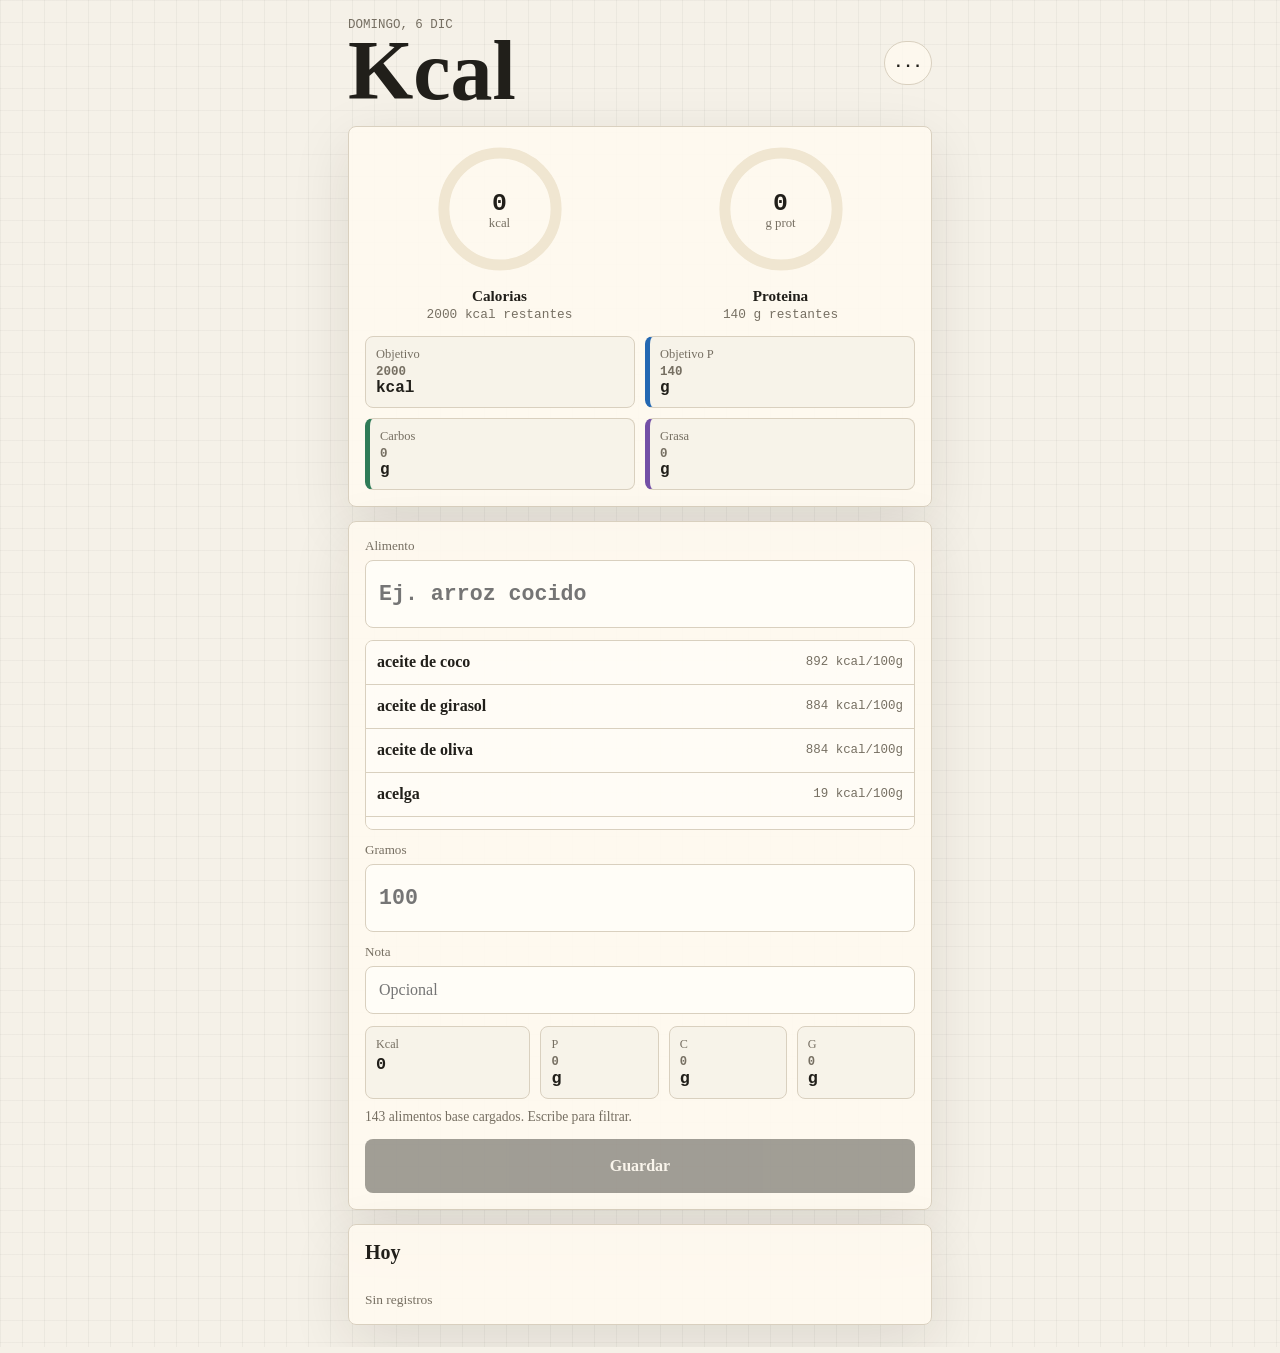
==== web/index.html @ 968d03df "Build calorie tracker PWA" ====
<!doctype html>
<html lang="es">
  <head>
    <meta charset="utf-8">
    <meta name="viewport" content="width=device-width, initial-scale=1, viewport-fit=cover">
    <meta name="theme-color" content="#f5f1e8">
    <meta name="apple-mobile-web-app-capable" content="yes">
    <meta name="apple-mobile-web-app-status-bar-style" content="default">
    <meta name="apple-mobile-web-app-title" content="Kcal">
    <title>Kcal</title>
    <link rel="manifest" href="./manifest.webmanifest">
    <link rel="apple-touch-icon" href="./assets/icon.svg">
    <link rel="icon" href="./assets/icon.svg" type="image/svg+xml">
    <link rel="stylesheet" href="./styles.css">
  </head>
  <body>
    <main class="app-shell">
      <header class="topbar">
        <div>
          <p class="eyebrow" id="todayLabel">Hoy</p>
          <h1>Kcal</h1>
        </div>
        <button class="icon-button" id="settingsButton" type="button" aria-label="Ajustes">
          <span aria-hidden="true">...</span>
        </button>
      </header>

      <section class="summary" aria-label="Resumen diario">
        <div class="dial-row">
          <div class="dial-block">
            <div class="dial" aria-hidden="true">
              <svg viewBox="0 0 120 120" role="img">
                <circle class="dial-track" cx="60" cy="60" r="51"></circle>
                <circle class="dial-progress" id="goalRing" cx="60" cy="60" r="51"></circle>
              </svg>
              <div class="dial-copy">
                <strong id="totalCalories">0</strong>
                <span>kcal</span>
              </div>
            </div>
            <div class="dial-meta">
              <strong>Calorias</strong>
              <span id="remainingCalories">2000 kcal restantes</span>
            </div>
          </div>

          <div class="dial-block">
            <div class="dial" aria-hidden="true">
              <svg viewBox="0 0 120 120" role="img">
                <circle class="dial-track" cx="60" cy="60" r="51"></circle>
                <circle class="dial-progress protein-ring" id="proteinRing" cx="60" cy="60" r="51"></circle>
              </svg>
              <div class="dial-copy">
                <strong id="totalProtein">0</strong>
                <span>g prot</span>
              </div>
            </div>
            <div class="dial-meta">
              <strong>Proteina</strong>
              <span id="remainingProtein">140 g restantes</span>
            </div>
          </div>
        </div>

        <div class="summary-grid">
          <div class="metric">
            <span>Objetivo</span>
            <strong><span id="goalCalories">2000</span> kcal</strong>
          </div>
          <div class="metric macro protein">
            <span>Objetivo P</span>
            <strong><span id="goalProtein">140</span> g</strong>
          </div>
          <div class="metric macro carbs">
            <span>Carbos</span>
            <strong><span id="totalCarbs">0</span> g</strong>
          </div>
          <div class="metric macro fat">
            <span>Grasa</span>
            <strong><span id="totalFat">0</span> g</strong>
          </div>
        </div>
      </section>

      <section class="entry-panel" aria-label="Nuevo registro">
        <form id="entryForm" autocomplete="off">
          <label class="field food-field">
            <span>Alimento</span>
            <input id="foodInput" name="food" placeholder="Ej. arroz cocido" required>
          </label>

          <div class="food-suggestions" id="foodSuggestions" aria-label="Alimentos disponibles"></div>

          <label class="field grams-field">
            <span>Gramos</span>
            <input id="gramsInput" name="grams" inputmode="decimal" placeholder="100" required>
          </label>

          <label class="field">
            <span>Nota</span>
            <input id="noteInput" name="note" placeholder="Opcional">
          </label>

          <div class="calculation-preview" id="calculationPreview" aria-live="polite">
            <div>
              <span>Kcal</span>
              <strong id="previewCalories">0</strong>
            </div>
            <div>
              <span>P</span>
              <strong><span id="previewProtein">0</span> g</strong>
            </div>
            <div>
              <span>C</span>
              <strong><span id="previewCarbs">0</span> g</strong>
            </div>
            <div>
              <span>G</span>
              <strong><span id="previewFat">0</span> g</strong>
            </div>
          </div>

          <p class="form-hint" id="foodHint">Base local en espanol cargada. Escribe para filtrar.</p>

          <button class="primary-action" id="saveEntryButton" type="submit">Guardar</button>
        </form>
      </section>

      <section class="history-section" aria-label="Registros de hoy">
        <div class="section-head">
          <h2>Hoy</h2>
          <button class="text-button danger" id="clearDayButton" type="button">Borrar dia</button>
        </div>
        <ol class="entry-list" id="entryList"></ol>
        <p class="empty-state" id="emptyState">Sin registros</p>
      </section>
    </main>

    <dialog class="settings-dialog" id="settingsDialog">
      <form method="dialog" class="settings-card">
        <div class="section-head">
          <h2>Ajustes</h2>
          <button class="icon-button" type="submit" aria-label="Cerrar">x</button>
        </div>
        <label class="field">
          <span>Objetivo diario de kcal</span>
          <input id="goalInput" inputmode="decimal">
        </label>
        <label class="field">
          <span>Objetivo diario de proteina</span>
          <input id="proteinGoalInput" inputmode="decimal">
        </label>
        <button class="primary-action" id="saveSettingsButton" type="button">Guardar ajustes</button>
      </form>
    </dialog>

    <script src="./data/foods-base-es.js"></script>
    <script src="./app.js" type="module"></script>
  </body>
</html>
---- web/styles.css ----
:root {
  color-scheme: light;
  --paper: #f5f1e8;
  --ink: #211f1a;
  --muted: #766f62;
  --line: #d9d0bf;
  --panel: #fffaf0;
  --panel-strong: #f0e6d1;
  --orange: #d76624;
  --blue: #2468b2;
  --green: #2f7b57;
  --red: #b13d35;
  --purple: #7450a6;
  --shadow: 0 18px 60px rgba(35, 27, 18, 0.11);
}

* {
  box-sizing: border-box;
}

html {
  min-height: 100%;
  background:
    linear-gradient(90deg, rgba(33, 31, 26, 0.045) 1px, transparent 1px) 0 0 / 22px 22px,
    linear-gradient(rgba(33, 31, 26, 0.035) 1px, transparent 1px) 0 0 / 22px 22px,
    var(--paper);
}

body {
  min-height: 100%;
  margin: 0;
  color: var(--ink);
  font-family: ui-serif, Georgia, "Times New Roman", serif;
  letter-spacing: 0;
}

button,
input {
  font: inherit;
}

button {
  cursor: pointer;
}

.app-shell {
  width: min(100%, 620px);
  min-height: 100svh;
  margin: 0 auto;
  padding: max(18px, env(safe-area-inset-top)) 18px max(22px, env(safe-area-inset-bottom));
}

.topbar,
.section-head {
  display: flex;
  align-items: center;
  justify-content: space-between;
  gap: 16px;
}

.topbar {
  margin-bottom: 18px;
}

.eyebrow {
  margin: 0 0 2px;
  color: var(--muted);
  font-family: ui-monospace, SFMono-Regular, Menlo, Consolas, monospace;
  font-size: 0.78rem;
  text-transform: uppercase;
}

h1,
h2 {
  margin: 0;
  font-weight: 800;
  letter-spacing: 0;
}

h1 {
  font-size: clamp(2.65rem, 17vw, 5.25rem);
  line-height: 0.88;
}

h2 {
  font-size: 1.25rem;
}

.icon-button,
.text-button,
.quick-row button {
  min-height: 44px;
  border: 1px solid var(--line);
  background: rgba(255, 250, 240, 0.78);
  color: var(--ink);
  border-radius: 999px;
}

.icon-button {
  width: 48px;
  display: grid;
  place-items: center;
  font-family: ui-monospace, SFMono-Regular, Menlo, Consolas, monospace;
  font-weight: 800;
}

.summary,
.entry-panel,
.history-section,
.settings-card {
  border: 1px solid var(--line);
  background: rgba(255, 250, 240, 0.9);
  box-shadow: var(--shadow);
}

.summary {
  display: grid;
  gap: 14px;
  align-items: center;
  padding: 16px;
  border-radius: 8px;
}

.dial-row {
  display: grid;
  grid-template-columns: 1fr 1fr;
  gap: 12px;
}

.dial-block {
  display: grid;
  justify-items: center;
  gap: 8px;
  min-width: 0;
}

.dial {
  position: relative;
  width: 132px;
  aspect-ratio: 1;
}

.dial svg {
  width: 100%;
  height: 100%;
  transform: rotate(-90deg);
}

.dial-track,
.dial-progress {
  fill: none;
  stroke-width: 10;
}

.dial-track {
  stroke: var(--panel-strong);
}

.dial-progress {
  stroke: var(--orange);
  stroke-linecap: round;
  stroke-dasharray: 320.44;
  stroke-dashoffset: 320.44;
  transition: stroke-dashoffset 260ms ease, stroke 260ms ease;
}

.protein-ring {
  stroke: var(--blue);
}

.dial-copy {
  position: absolute;
  inset: 0;
  display: grid;
  place-content: center;
  text-align: center;
}

.dial-copy strong {
  font-family: ui-monospace, SFMono-Regular, Menlo, Consolas, monospace;
  font-size: 1.55rem;
  line-height: 1;
}

.dial-copy span {
  color: var(--muted);
  font-size: 0.8rem;
}

.dial-meta {
  display: grid;
  gap: 2px;
  text-align: center;
}

.dial-meta strong {
  font-size: 0.95rem;
}

.dial-meta span {
  color: var(--muted);
  font-family: ui-monospace, SFMono-Regular, Menlo, Consolas, monospace;
  font-size: 0.8rem;
}

.summary-grid {
  display: grid;
  grid-template-columns: 1fr 1fr;
  gap: 10px;
}

.metric {
  min-width: 0;
  padding: 10px;
  border: 1px solid var(--line);
  border-radius: 8px;
  background: rgba(245, 241, 232, 0.72);
}

.metric span {
  display: block;
  color: var(--muted);
  font-size: 0.78rem;
}

.metric strong {
  display: block;
  margin-top: 3px;
  font-family: ui-monospace, SFMono-Regular, Menlo, Consolas, monospace;
  font-size: 1rem;
  white-space: nowrap;
}

.metric.macro {
  border-left-width: 5px;
}

.protein {
  border-left-color: var(--blue);
}

.carbs {
  border-left-color: var(--green);
}

.fat {
  border-left-color: var(--purple);
}

.entry-panel,
.history-section {
  margin-top: 14px;
  padding: 16px;
  border-radius: 8px;
}

#entryForm {
  display: grid;
  gap: 12px;
}

.field {
  display: grid;
  gap: 6px;
}

.field span {
  color: var(--muted);
  font-size: 0.82rem;
}

.field input {
  width: 100%;
  min-height: 48px;
  border: 1px solid var(--line);
  border-radius: 8px;
  background: #fffdf7;
  color: var(--ink);
  padding: 0 13px;
  outline: none;
}

.field input:focus {
  border-color: var(--orange);
  box-shadow: 0 0 0 4px rgba(215, 102, 36, 0.15);
}

.food-field input,
.grams-field input {
  min-height: 68px;
  font-family: ui-monospace, SFMono-Regular, Menlo, Consolas, monospace;
  font-size: 1.35rem;
  font-weight: 800;
}

.food-suggestions {
  display: grid;
  max-height: 190px;
  overflow: auto;
  border: 1px solid var(--line);
  border-radius: 8px;
  background: rgba(255, 253, 247, 0.86);
}

.food-suggestion {
  display: grid;
  grid-template-columns: 1fr auto;
  gap: 10px;
  align-items: center;
  min-height: 44px;
  border: 0;
  border-bottom: 1px solid var(--line);
  background: transparent;
  color: var(--ink);
  padding: 9px 11px;
  text-align: left;
}

.food-suggestion:last-child {
  border-bottom: 0;
}

.food-suggestion strong {
  overflow: hidden;
  text-overflow: ellipsis;
  white-space: nowrap;
}

.food-suggestion span {
  color: var(--muted);
  font-family: ui-monospace, SFMono-Regular, Menlo, Consolas, monospace;
  font-size: 0.78rem;
  white-space: nowrap;
}

.calculation-preview {
  display: grid;
  grid-template-columns: 1.4fr repeat(3, 1fr);
  gap: 10px;
}

.calculation-preview div {
  min-width: 0;
  padding: 10px;
  border: 1px solid var(--line);
  border-radius: 8px;
  background: rgba(245, 241, 232, 0.72);
}

.calculation-preview span {
  display: block;
  color: var(--muted);
  font-size: 0.76rem;
}

.calculation-preview strong {
  display: block;
  margin-top: 3px;
  font-family: ui-monospace, SFMono-Regular, Menlo, Consolas, monospace;
  font-size: 1.05rem;
  white-space: nowrap;
}

.form-hint {
  min-height: 1.1rem;
  margin: -2px 0 0;
  color: var(--muted);
  font-size: 0.85rem;
}

.primary-action:active,
.icon-button:active,
.text-button:active {
  transform: translateY(1px);
}

.primary-action {
  width: 100%;
  min-height: 54px;
  border: 0;
  border-radius: 8px;
  background: var(--ink);
  color: var(--paper);
  font-weight: 800;
}

.secondary-action {
  width: 100%;
  min-height: 48px;
  border: 1px solid var(--ink);
  border-radius: 8px;
  background: transparent;
  color: var(--ink);
  font-weight: 800;
}

.secondary-action:disabled {
  cursor: wait;
  opacity: 0.56;
}

.primary-action:disabled {
  cursor: not-allowed;
  opacity: 0.42;
}

.text-button {
  padding: 0 12px;
}

.danger {
  color: var(--red);
}

.entry-list {
  display: grid;
  gap: 8px;
  margin: 14px 0 0;
  padding: 0;
  list-style: none;
}

.entry-item {
  display: grid;
  grid-template-columns: 1fr auto 40px;
  gap: 10px;
  align-items: center;
  min-height: 58px;
  padding: 9px 0;
  border-bottom: 1px solid var(--line);
}

.entry-main {
  min-width: 0;
}

.entry-note {
  overflow: hidden;
  text-overflow: ellipsis;
  white-space: nowrap;
  font-weight: 800;
}

.entry-time,
.entry-macros,
.empty-state {
  color: var(--muted);
  font-size: 0.84rem;
}

.entry-kcal {
  text-align: right;
  font-family: ui-monospace, SFMono-Regular, Menlo, Consolas, monospace;
  font-weight: 800;
}

.delete-button {
  width: 36px;
  height: 36px;
  border: 1px solid var(--line);
  border-radius: 999px;
  background: transparent;
  color: var(--red);
}

.empty-state {
  margin: 14px 0 0;
}

.empty-state[hidden],
.text-button[hidden] {
  display: none;
}

.settings-dialog {
  width: min(calc(100% - 28px), 420px);
  border: 0;
  padding: 0;
  background: transparent;
}

.settings-dialog::backdrop {
  background: rgba(33, 31, 26, 0.38);
}

.settings-card {
  display: grid;
  gap: 16px;
  padding: 16px;
  border-radius: 8px;
}

@media (max-width: 470px) {
  .app-shell {
    padding-inline: 12px;
  }

  .summary {
    grid-template-columns: 1fr;
  }

  .dial-row {
    grid-template-columns: 1fr 1fr;
  }

  .dial {
    width: min(132px, 38vw);
  }

  .summary-grid {
    grid-template-columns: 1fr;
  }

  .calculation-preview {
    grid-template-columns: 1fr;
  }
}
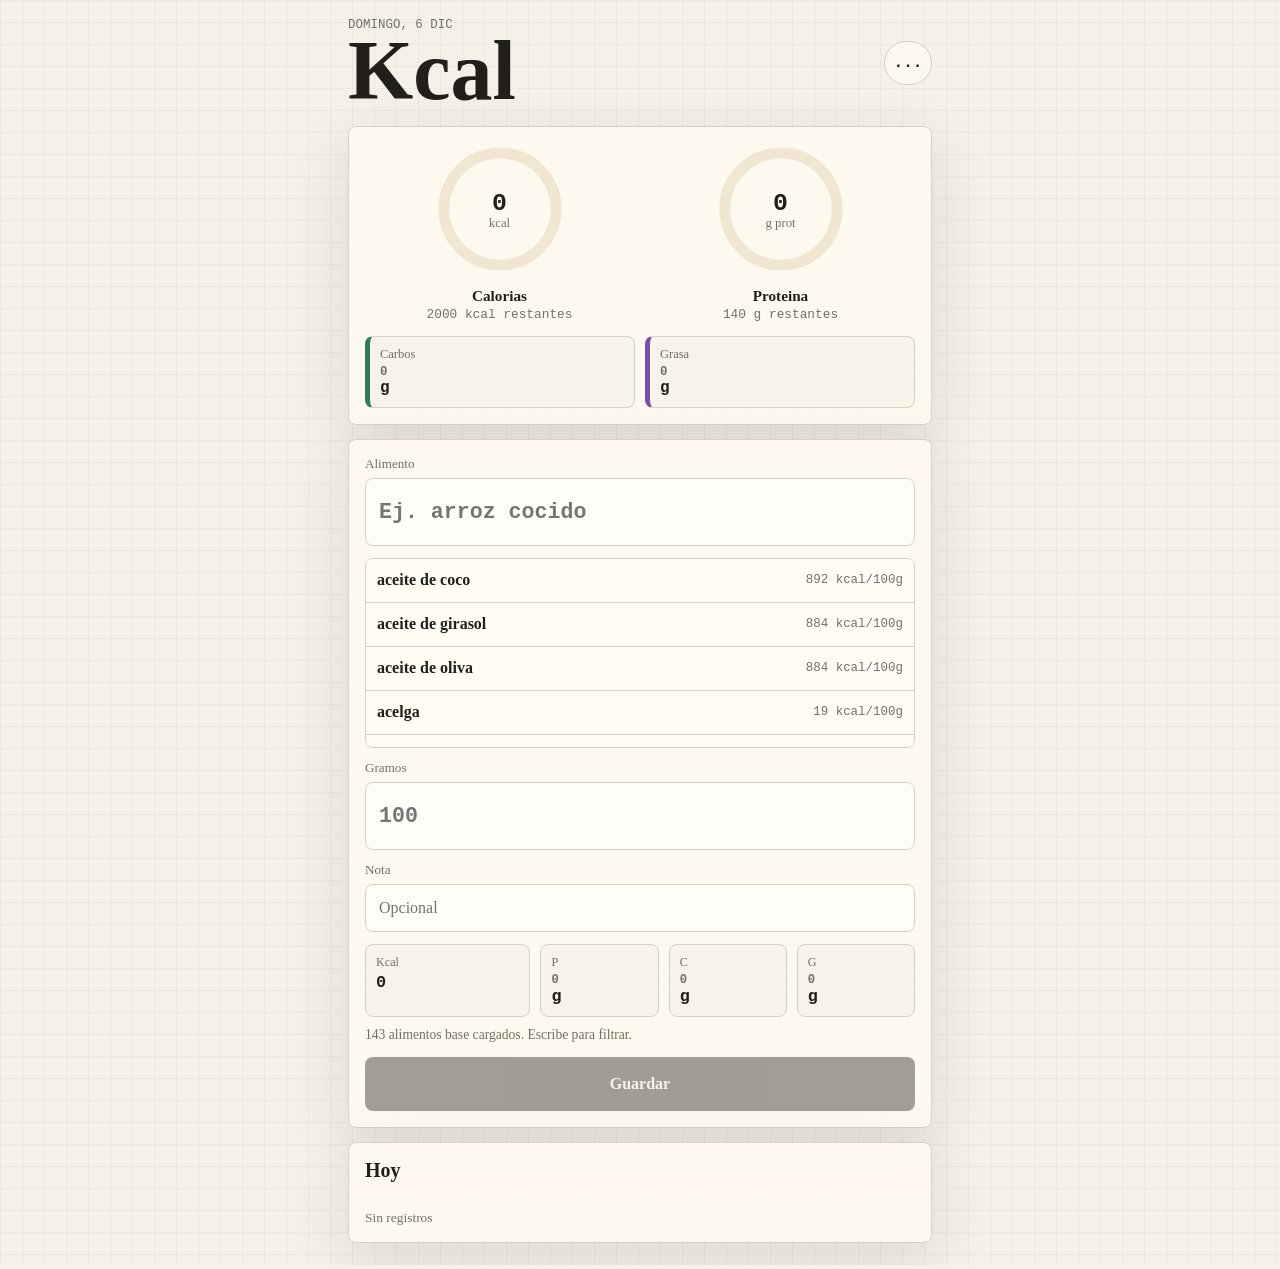
==== commit 42d45277: "Hide goal cards from dashboard" ====
--- a/web/index.html
+++ b/web/index.html
@@ -63,14 +63,6 @@
         </div>
 
         <div class="summary-grid">
-          <div class="metric">
-            <span>Objetivo</span>
-            <strong><span id="goalCalories">2000</span> kcal</strong>
-          </div>
-          <div class="metric macro protein">
-            <span>Objetivo P</span>
-            <strong><span id="goalProtein">140</span> g</strong>
-          </div>
           <div class="metric macro carbs">
             <span>Carbos</span>
             <strong><span id="totalCarbs">0</span> g</strong>
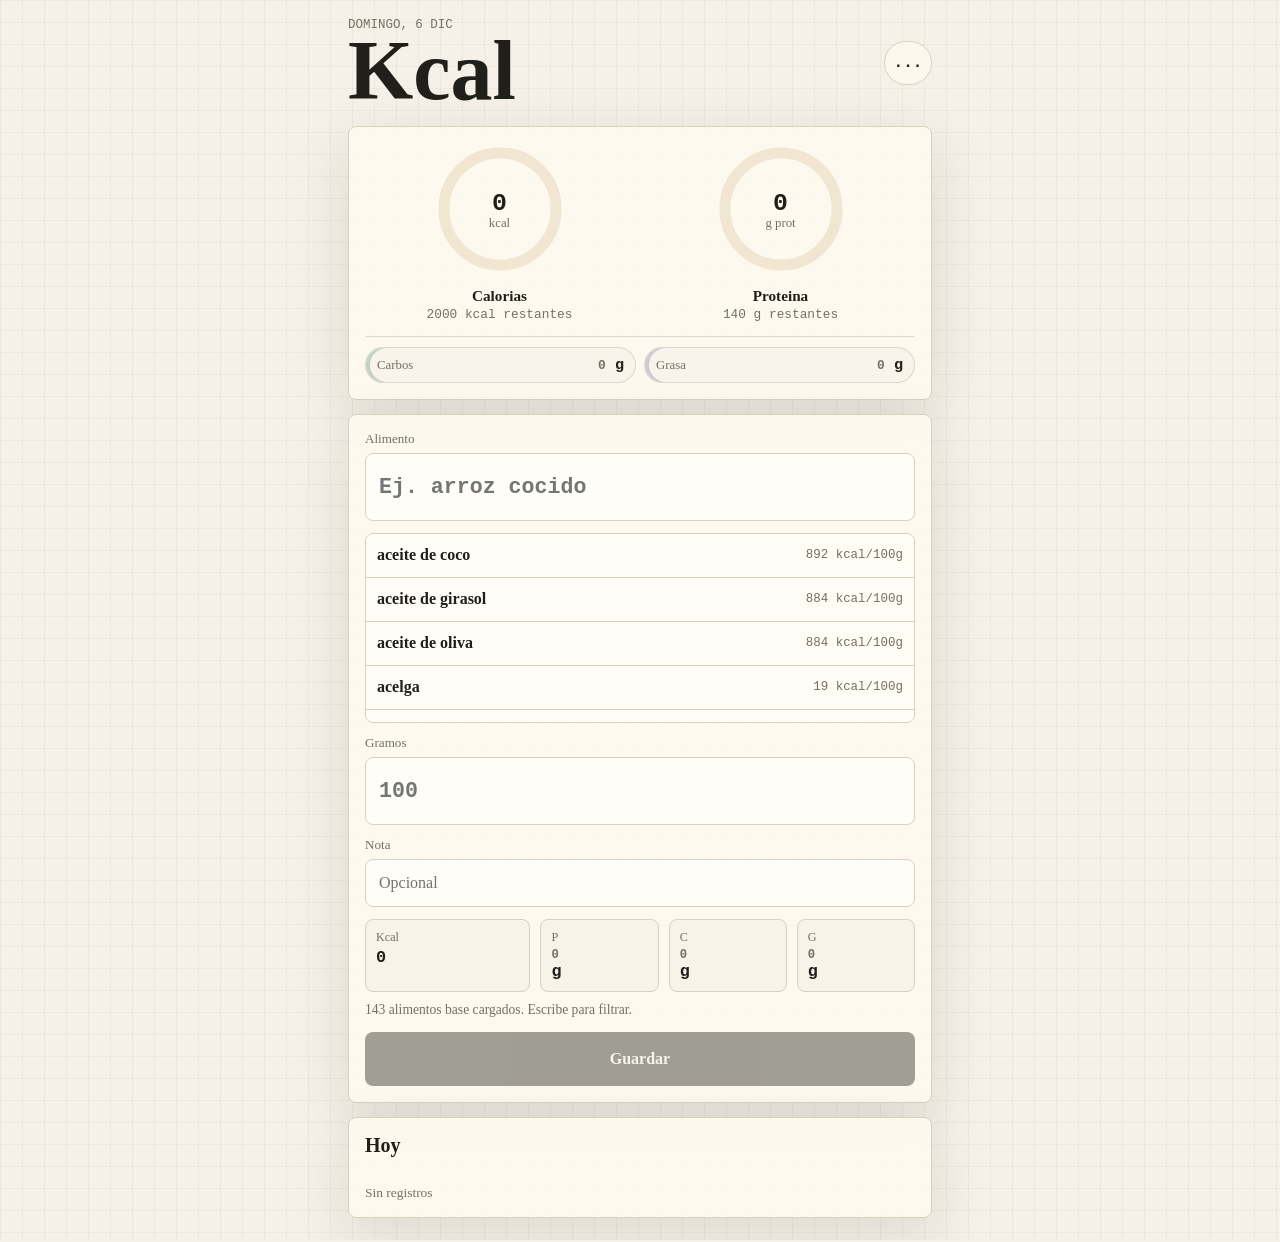
==== commit 8b181bf6: "Compact secondary macro summary" ====
--- a/web/index.html
+++ b/web/index.html
@@ -62,12 +62,12 @@
           </div>
         </div>
 
-        <div class="summary-grid">
-          <div class="metric macro carbs">
+        <div class="macro-strip" aria-label="Resumen de carbohidratos y grasa">
+          <div class="macro-chip carbs-chip">
             <span>Carbos</span>
             <strong><span id="totalCarbs">0</span> g</strong>
           </div>
-          <div class="metric macro fat">
+          <div class="macro-chip fat-chip">
             <span>Grasa</span>
             <strong><span id="totalFat">0</span> g</strong>
           </div>
--- a/web/styles.css
+++ b/web/styles.css
@@ -203,48 +203,44 @@
   font-size: 0.8rem;
 }
 
-.summary-grid {
+.macro-strip {
   display: grid;
   grid-template-columns: 1fr 1fr;
-  gap: 10px;
-}
-
-.metric {
+  gap: 8px;
+  border-top: 1px solid rgba(217, 208, 191, 0.72);
+  padding-top: 10px;
+}
+
+.macro-chip {
+  display: flex;
+  align-items: baseline;
+  justify-content: space-between;
+  gap: 8px;
   min-width: 0;
-  padding: 10px;
-  border: 1px solid var(--line);
-  border-radius: 8px;
-  background: rgba(245, 241, 232, 0.72);
-}
-
-.metric span {
-  display: block;
-  color: var(--muted);
-  font-size: 0.78rem;
-}
-
-.metric strong {
-  display: block;
-  margin-top: 3px;
-  font-family: ui-monospace, SFMono-Regular, Menlo, Consolas, monospace;
-  font-size: 1rem;
+  border: 1px solid rgba(217, 208, 191, 0.82);
+  border-radius: 999px;
+  background: rgba(245, 241, 232, 0.62);
+  padding: 8px 11px;
+}
+
+.macro-chip span {
+  color: var(--muted);
+  font-size: 0.8rem;
+}
+
+.macro-chip strong {
+  color: var(--ink);
+  font-family: ui-monospace, SFMono-Regular, Menlo, Consolas, monospace;
+  font-size: 0.95rem;
   white-space: nowrap;
 }
 
-.metric.macro {
-  border-left-width: 5px;
-}
-
-.protein {
-  border-left-color: var(--blue);
-}
-
-.carbs {
-  border-left-color: var(--green);
-}
-
-.fat {
-  border-left-color: var(--purple);
+.carbs-chip {
+  box-shadow: inset 4px 0 0 rgba(47, 123, 87, 0.28);
+}
+
+.fat-chip {
+  box-shadow: inset 4px 0 0 rgba(116, 80, 166, 0.28);
 }
 
 .entry-panel,
@@ -507,10 +503,6 @@
     width: min(132px, 38vw);
   }
 
-  .summary-grid {
-    grid-template-columns: 1fr;
-  }
-
   .calculation-preview {
     grid-template-columns: 1fr;
   }
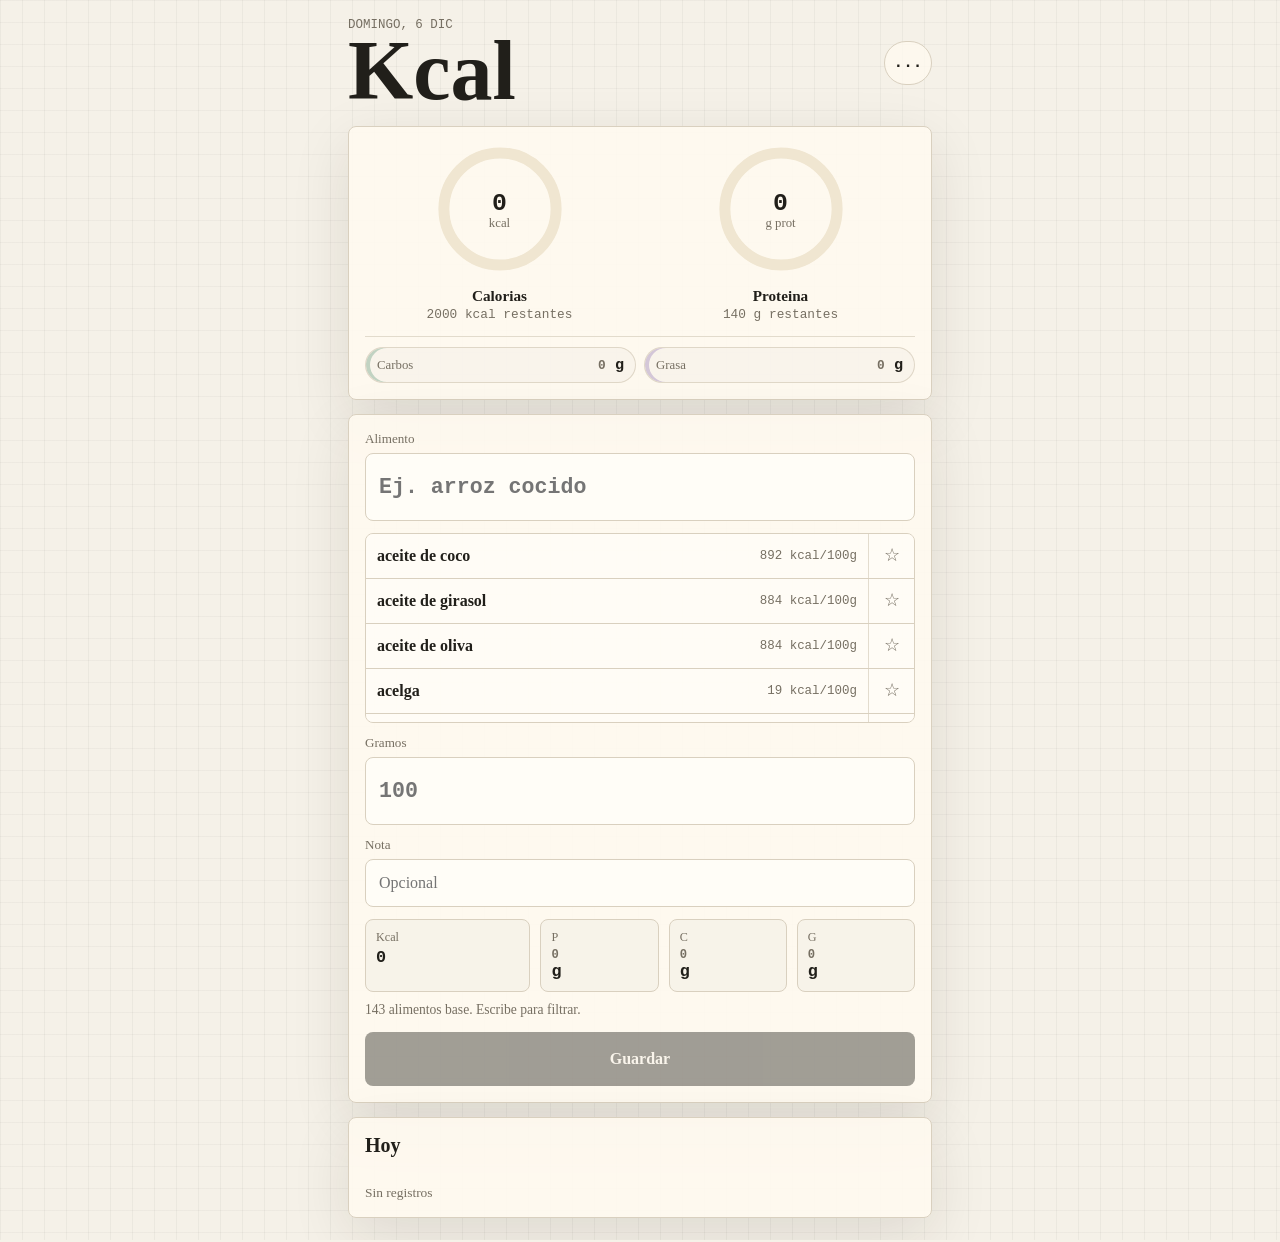
==== commit 94f8b792: "Add custom foods and favorites" ====
--- a/web/index.html
+++ b/web/index.html
@@ -81,6 +81,11 @@
             <input id="foodInput" name="food" placeholder="Ej. arroz cocido" required>
           </label>
 
+          <div class="favorite-foods" id="favoriteFoodsSection" aria-label="Alimentos favoritos">
+            <span>Favoritos</span>
+            <div class="favorite-list" id="favoriteFoods"></div>
+          </div>
+
           <div class="food-suggestions" id="foodSuggestions" aria-label="Alimentos disponibles"></div>
 
           <label class="field grams-field">
@@ -142,6 +147,38 @@
           <span>Objetivo diario de proteina</span>
           <input id="proteinGoalInput" inputmode="decimal">
         </label>
+
+        <div class="custom-foods-section">
+          <div>
+            <h3>Mis alimentos</h3>
+            <p>Anade valores por 100 g.</p>
+          </div>
+          <label class="field">
+            <span>Nombre</span>
+            <input id="customFoodNameInput" placeholder="Ej. crema de cacahuete">
+          </label>
+          <div class="custom-food-grid">
+            <label class="field">
+              <span>Kcal</span>
+              <input id="customFoodCaloriesInput" inputmode="decimal" placeholder="588">
+            </label>
+            <label class="field">
+              <span>Proteina</span>
+              <input id="customFoodProteinInput" inputmode="decimal" placeholder="25">
+            </label>
+            <label class="field">
+              <span>Carbos</span>
+              <input id="customFoodCarbsInput" inputmode="decimal" placeholder="20">
+            </label>
+            <label class="field">
+              <span>Grasa</span>
+              <input id="customFoodFatInput" inputmode="decimal" placeholder="50">
+            </label>
+          </div>
+          <button class="secondary-action" id="saveCustomFoodButton" type="button">Guardar alimento</button>
+          <div class="custom-food-list" id="customFoodList"></div>
+        </div>
+
         <button class="primary-action" id="saveSettingsButton" type="button">Guardar ajustes</button>
       </form>
     </dialog>
--- a/web/styles.css
+++ b/web/styles.css
@@ -298,6 +298,52 @@
   background: rgba(255, 253, 247, 0.86);
 }
 
+.favorite-foods {
+  display: grid;
+  gap: 7px;
+}
+
+.favorite-foods[hidden] {
+  display: none;
+}
+
+.favorite-foods > span {
+  color: var(--muted);
+  font-size: 0.82rem;
+}
+
+.favorite-list {
+  display: flex;
+  gap: 8px;
+  overflow-x: auto;
+  padding-bottom: 2px;
+}
+
+.favorite-food {
+  flex: 0 0 auto;
+  min-height: 38px;
+  max-width: 190px;
+  overflow: hidden;
+  border: 1px solid rgba(217, 208, 191, 0.95);
+  border-radius: 999px;
+  background: rgba(245, 241, 232, 0.78);
+  color: var(--ink);
+  padding: 0 12px;
+  text-overflow: ellipsis;
+  white-space: nowrap;
+}
+
+.food-suggestion-row {
+  display: grid;
+  grid-template-columns: 1fr 46px;
+  align-items: stretch;
+  border-bottom: 1px solid var(--line);
+}
+
+.food-suggestion-row:last-child {
+  border-bottom: 0;
+}
+
 .food-suggestion {
   display: grid;
   grid-template-columns: 1fr auto;
@@ -305,17 +351,12 @@
   align-items: center;
   min-height: 44px;
   border: 0;
-  border-bottom: 1px solid var(--line);
   background: transparent;
   color: var(--ink);
   padding: 9px 11px;
   text-align: left;
 }
 
-.food-suggestion:last-child {
-  border-bottom: 0;
-}
-
 .food-suggestion strong {
   overflow: hidden;
   text-overflow: ellipsis;
@@ -327,6 +368,19 @@
   font-family: ui-monospace, SFMono-Regular, Menlo, Consolas, monospace;
   font-size: 0.78rem;
   white-space: nowrap;
+}
+
+.favorite-toggle {
+  min-width: 46px;
+  border: 0;
+  border-left: 1px solid rgba(217, 208, 191, 0.72);
+  background: transparent;
+  color: var(--muted);
+  font-size: 1.1rem;
+}
+
+.favorite-toggle.is-active {
+  color: var(--orange);
 }
 
 .calculation-preview {
@@ -486,6 +540,70 @@
   border-radius: 8px;
 }
 
+.custom-foods-section {
+  display: grid;
+  gap: 12px;
+  border-top: 1px solid var(--line);
+  padding-top: 16px;
+}
+
+.custom-foods-section h3,
+.custom-foods-section p {
+  margin: 0;
+}
+
+.custom-foods-section h3 {
+  font-size: 1rem;
+}
+
+.custom-foods-section p,
+.custom-food-empty {
+  color: var(--muted);
+  font-size: 0.84rem;
+}
+
+.custom-food-grid {
+  display: grid;
+  grid-template-columns: repeat(4, 1fr);
+  gap: 8px;
+}
+
+.custom-food-list {
+  display: grid;
+  gap: 8px;
+}
+
+.custom-food-item {
+  display: grid;
+  grid-template-columns: 1fr 38px;
+  gap: 10px;
+  align-items: center;
+  min-width: 0;
+  border: 1px solid rgba(217, 208, 191, 0.82);
+  border-radius: 8px;
+  background: rgba(245, 241, 232, 0.58);
+  padding: 8px;
+}
+
+.custom-food-item div {
+  display: grid;
+  gap: 2px;
+  min-width: 0;
+}
+
+.custom-food-item strong,
+.custom-food-item span {
+  overflow: hidden;
+  text-overflow: ellipsis;
+  white-space: nowrap;
+}
+
+.custom-food-item span {
+  color: var(--muted);
+  font-family: ui-monospace, SFMono-Regular, Menlo, Consolas, monospace;
+  font-size: 0.78rem;
+}
+
 @media (max-width: 470px) {
   .app-shell {
     padding-inline: 12px;
@@ -506,4 +624,8 @@
   .calculation-preview {
     grid-template-columns: 1fr;
   }
-}
+
+  .custom-food-grid {
+    grid-template-columns: 1fr 1fr;
+  }
+}
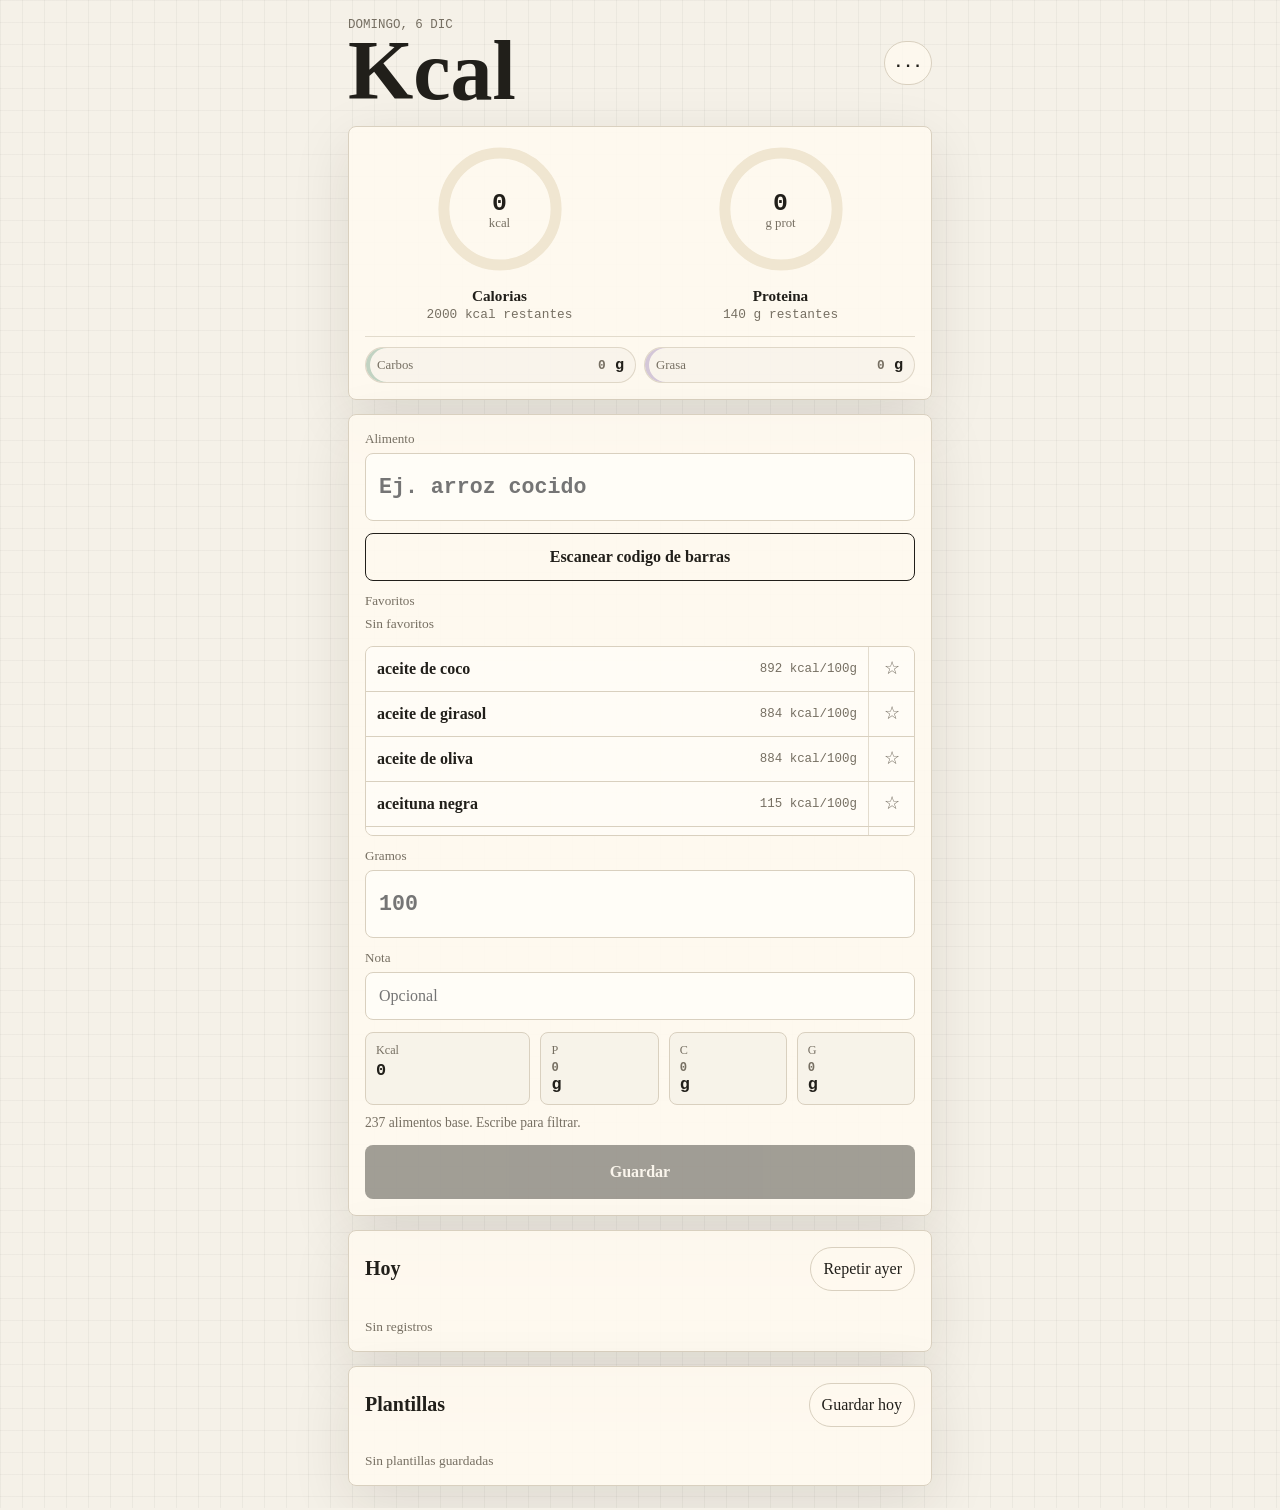
==== commit 6eb786f0: "Add streaks, meal templates, repeat-yesterday and barcode scan; expand food base to 237 items Streak" ====
--- a/web/index.html
+++ b/web/index.html
@@ -19,6 +19,7 @@
         <div>
           <p class="eyebrow" id="todayLabel">Hoy</p>
           <h1>Kcal</h1>
+          <p class="streak" id="streakLabel" hidden></p>
         </div>
         <button class="icon-button" id="settingsButton" type="button" aria-label="Ajustes">
           <span aria-hidden="true">...</span>
@@ -81,6 +82,8 @@
             <input id="foodInput" name="food" placeholder="Ej. arroz cocido" required>
           </label>
 
+          <button class="secondary-action" id="scanBarcodeButton" type="button">Escanear codigo de barras</button>
+
           <div class="favorite-foods" id="favoriteFoodsSection" aria-label="Alimentos favoritos">
             <span>Favoritos</span>
             <div class="favorite-list" id="favoriteFoods"></div>
@@ -126,12 +129,35 @@
       <section class="history-section" aria-label="Registros de hoy">
         <div class="section-head">
           <h2>Hoy</h2>
-          <button class="text-button danger" id="clearDayButton" type="button">Borrar dia</button>
+          <div class="section-actions">
+            <button class="text-button" id="repeatYesterdayButton" type="button">Repetir ayer</button>
+            <button class="text-button danger" id="clearDayButton" type="button">Borrar dia</button>
+          </div>
         </div>
         <ol class="entry-list" id="entryList"></ol>
         <p class="empty-state" id="emptyState">Sin registros</p>
       </section>
+
+      <section class="templates-section" aria-label="Plantillas de comida">
+        <div class="section-head">
+          <h2>Plantillas</h2>
+          <button class="text-button" id="saveTemplateButton" type="button">Guardar hoy</button>
+        </div>
+        <div class="template-list" id="templateList"></div>
+        <p class="empty-state" id="templateEmptyState">Sin plantillas guardadas</p>
+      </section>
     </main>
+
+    <dialog class="scan-dialog" id="scanDialog">
+      <div class="scan-card">
+        <div class="section-head">
+          <h2>Escanear</h2>
+          <button class="icon-button" id="closeScanButton" type="button" aria-label="Cerrar">x</button>
+        </div>
+        <video id="scanVideo" playsinline muted></video>
+        <p class="form-hint" id="scanHint">Apunta al codigo de barras.</p>
+      </div>
+    </dialog>
 
     <dialog class="settings-dialog" id="settingsDialog">
       <form method="dialog" class="settings-card">
--- a/web/styles.css
+++ b/web/styles.css
@@ -303,10 +303,6 @@
   gap: 7px;
 }
 
-.favorite-foods[hidden] {
-  display: none;
-}
-
 .favorite-foods > span {
   color: var(--muted);
   font-size: 0.82rem;
@@ -333,6 +329,12 @@
   white-space: nowrap;
 }
 
+.favorite-empty {
+  margin: 0;
+  color: var(--muted);
+  font-size: 0.84rem;
+}
+
 .food-suggestion-row {
   display: grid;
   grid-template-columns: 1fr 46px;
@@ -518,8 +520,89 @@
 }
 
 .empty-state[hidden],
-.text-button[hidden] {
+.text-button[hidden],
+.streak[hidden] {
   display: none;
+}
+
+.streak {
+  margin: 4px 0 0;
+  color: var(--orange);
+  font-family: ui-monospace, SFMono-Regular, Menlo, Consolas, monospace;
+  font-size: 0.82rem;
+}
+
+.section-actions {
+  display: flex;
+  gap: 6px;
+}
+
+.templates-section {
+  margin-top: 14px;
+  padding: 16px;
+  border-radius: 8px;
+  border: 1px solid var(--line);
+  background: rgba(255, 250, 240, 0.9);
+  box-shadow: var(--shadow);
+}
+
+.template-list {
+  display: grid;
+  gap: 8px;
+  margin-top: 12px;
+}
+
+.template-item {
+  display: grid;
+  grid-template-columns: 1fr auto 38px;
+  gap: 8px;
+  align-items: center;
+  min-width: 0;
+  border: 1px solid rgba(217, 208, 191, 0.82);
+  border-radius: 8px;
+  background: rgba(245, 241, 232, 0.58);
+  padding: 8px;
+}
+
+.template-item strong {
+  overflow: hidden;
+  text-overflow: ellipsis;
+  white-space: nowrap;
+}
+
+.template-item span {
+  color: var(--muted);
+  font-size: 0.78rem;
+  white-space: nowrap;
+}
+
+.scan-dialog {
+  width: min(calc(100% - 28px), 420px);
+  border: 0;
+  padding: 0;
+  background: transparent;
+}
+
+.scan-dialog::backdrop {
+  background: rgba(33, 31, 26, 0.38);
+}
+
+.scan-card {
+  display: grid;
+  gap: 12px;
+  padding: 16px;
+  border-radius: 8px;
+  border: 1px solid var(--line);
+  background: rgba(255, 250, 240, 0.97);
+  box-shadow: var(--shadow);
+}
+
+#scanVideo {
+  width: 100%;
+  aspect-ratio: 4 / 3;
+  border-radius: 8px;
+  background: #000;
+  object-fit: cover;
 }
 
 .settings-dialog {
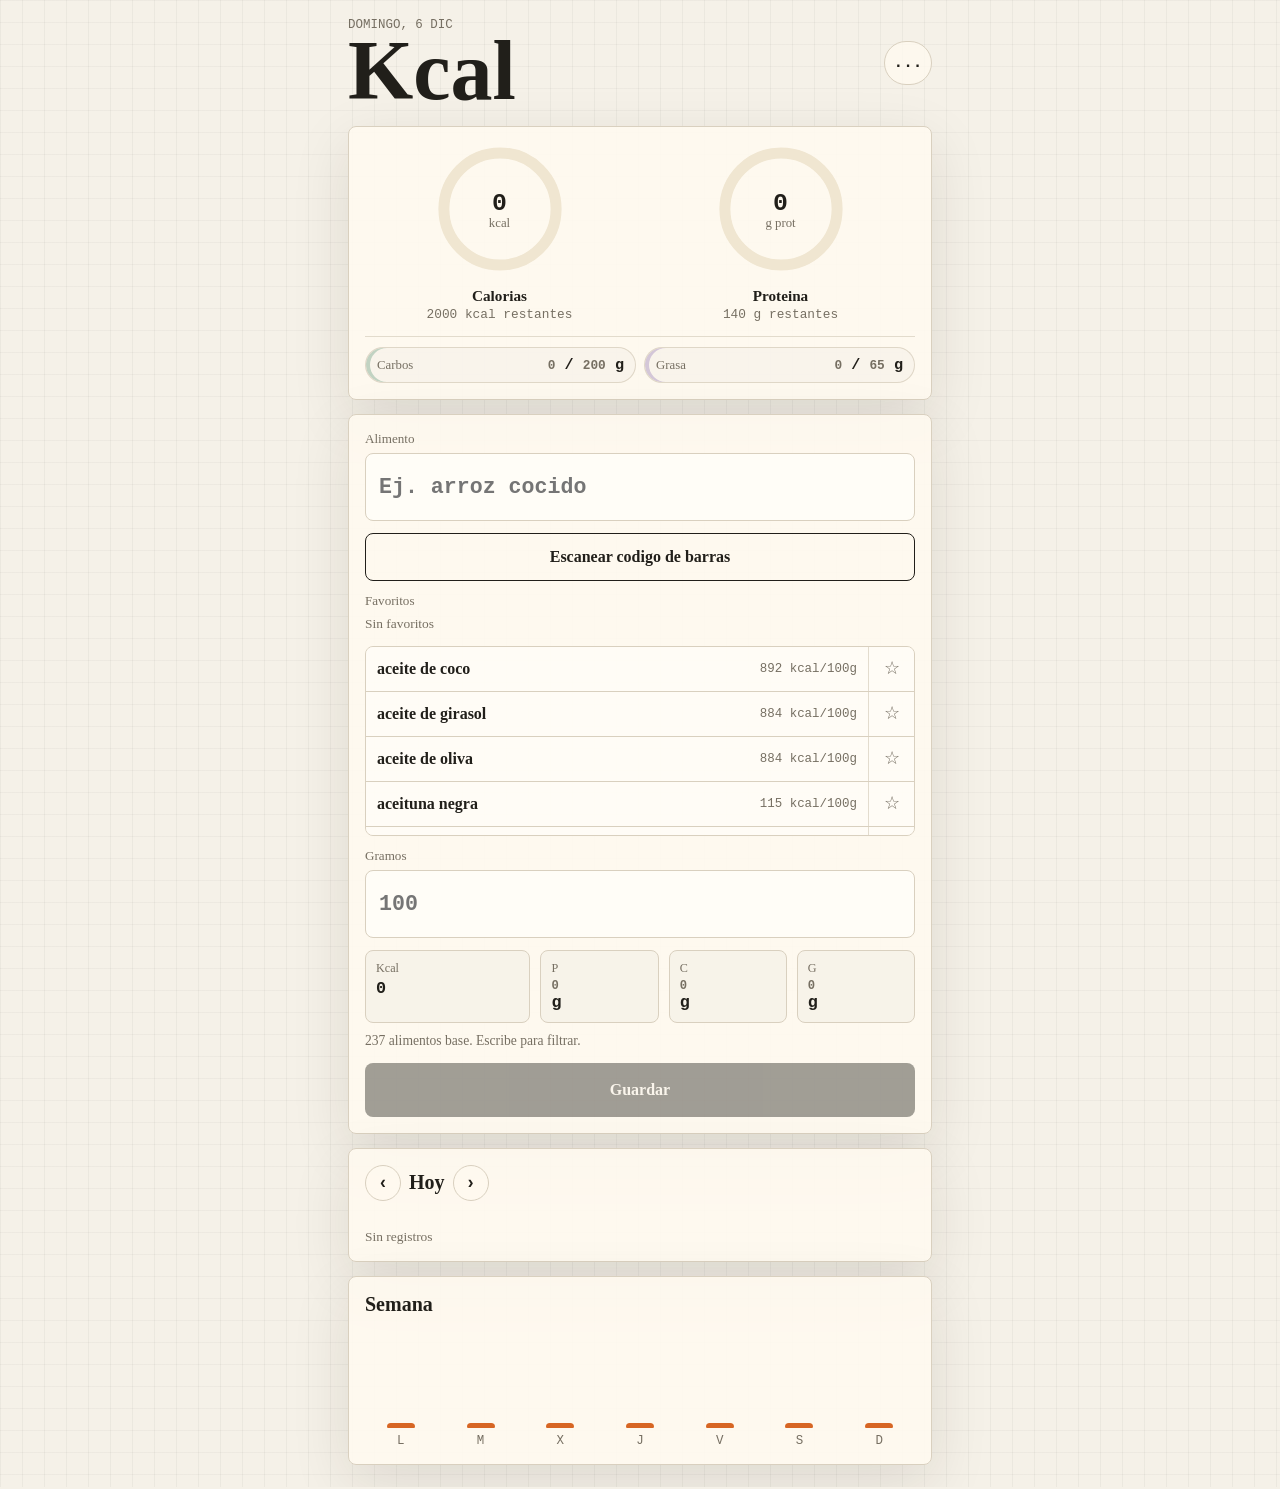
==== commit 9b3bc34d: "Replace templates with day history, add macro goals, week chart and search aliases Removes the note " ====
--- a/web/index.html
+++ b/web/index.html
@@ -66,11 +66,11 @@
         <div class="macro-strip" aria-label="Resumen de carbohidratos y grasa">
           <div class="macro-chip carbs-chip">
             <span>Carbos</span>
-            <strong><span id="totalCarbs">0</span> g</strong>
+            <strong><span id="totalCarbs">0</span> / <span id="carbsGoalLabel">200</span> g</strong>
           </div>
           <div class="macro-chip fat-chip">
             <span>Grasa</span>
-            <strong><span id="totalFat">0</span> g</strong>
+            <strong><span id="totalFat">0</span> / <span id="fatGoalLabel">65</span> g</strong>
           </div>
         </div>
       </section>
@@ -96,11 +96,6 @@
             <input id="gramsInput" name="grams" inputmode="decimal" placeholder="100" required>
           </label>
 
-          <label class="field">
-            <span>Nota</span>
-            <input id="noteInput" name="note" placeholder="Opcional">
-          </label>
-
           <div class="calculation-preview" id="calculationPreview" aria-live="polite">
             <div>
               <span>Kcal</span>
@@ -126,25 +121,24 @@
         </form>
       </section>
 
-      <section class="history-section" aria-label="Registros de hoy">
-        <div class="section-head">
-          <h2>Hoy</h2>
-          <div class="section-actions">
-            <button class="text-button" id="repeatYesterdayButton" type="button">Repetir ayer</button>
-            <button class="text-button danger" id="clearDayButton" type="button">Borrar dia</button>
-          </div>
+      <section class="history-section" aria-label="Registros del dia">
+        <div class="section-head">
+          <div class="day-nav">
+            <button class="icon-button nav-button" id="prevDayButton" type="button" aria-label="Dia anterior">‹</button>
+            <h2 id="dayLabel">Hoy</h2>
+            <button class="icon-button nav-button" id="nextDayButton" type="button" aria-label="Dia siguiente">›</button>
+          </div>
+          <button class="text-button danger" id="clearDayButton" type="button">Borrar dia</button>
         </div>
         <ol class="entry-list" id="entryList"></ol>
         <p class="empty-state" id="emptyState">Sin registros</p>
       </section>
 
-      <section class="templates-section" aria-label="Plantillas de comida">
-        <div class="section-head">
-          <h2>Plantillas</h2>
-          <button class="text-button" id="saveTemplateButton" type="button">Guardar hoy</button>
-        </div>
-        <div class="template-list" id="templateList"></div>
-        <p class="empty-state" id="templateEmptyState">Sin plantillas guardadas</p>
+      <section class="week-section" aria-label="Resumen semanal">
+        <div class="section-head">
+          <h2>Semana</h2>
+        </div>
+        <div class="week-chart" id="weekChart"></div>
       </section>
     </main>
 
@@ -172,6 +166,14 @@
         <label class="field">
           <span>Objetivo diario de proteina</span>
           <input id="proteinGoalInput" inputmode="decimal">
+        </label>
+        <label class="field">
+          <span>Objetivo diario de carbohidratos</span>
+          <input id="carbsGoalInput" inputmode="decimal">
+        </label>
+        <label class="field">
+          <span>Objetivo diario de grasa</span>
+          <input id="fatGoalInput" inputmode="decimal">
         </label>
 
         <div class="custom-foods-section">
--- a/web/styles.css
+++ b/web/styles.css
@@ -532,12 +532,19 @@
   font-size: 0.82rem;
 }
 
-.section-actions {
+.day-nav {
   display: flex;
-  gap: 6px;
-}
-
-.templates-section {
+  align-items: center;
+  gap: 8px;
+}
+
+.nav-button {
+  width: 36px;
+  min-height: 36px;
+  font-size: 1.1rem;
+}
+
+.week-section {
   margin-top: 14px;
   padding: 16px;
   border-radius: 8px;
@@ -546,34 +553,36 @@
   box-shadow: var(--shadow);
 }
 
-.template-list {
-  display: grid;
-  gap: 8px;
+.week-chart {
+  display: flex;
+  align-items: flex-end;
+  gap: 8px;
+  height: 120px;
   margin-top: 12px;
 }
 
-.template-item {
-  display: grid;
-  grid-template-columns: 1fr auto 38px;
-  gap: 8px;
+.week-col {
+  flex: 1;
+  display: flex;
+  flex-direction: column;
+  justify-content: flex-end;
   align-items: center;
-  min-width: 0;
-  border: 1px solid rgba(217, 208, 191, 0.82);
-  border-radius: 8px;
-  background: rgba(245, 241, 232, 0.58);
-  padding: 8px;
-}
-
-.template-item strong {
-  overflow: hidden;
-  text-overflow: ellipsis;
-  white-space: nowrap;
-}
-
-.template-item span {
-  color: var(--muted);
+  gap: 6px;
+  height: 100%;
+}
+
+.week-bar {
+  width: 100%;
+  max-width: 28px;
+  min-height: 4px;
+  border-radius: 6px 6px 2px 2px;
+  background: var(--orange);
+}
+
+.week-col span {
+  color: var(--muted);
+  font-family: ui-monospace, SFMono-Regular, Menlo, Consolas, monospace;
   font-size: 0.78rem;
-  white-space: nowrap;
 }
 
 .scan-dialog {
